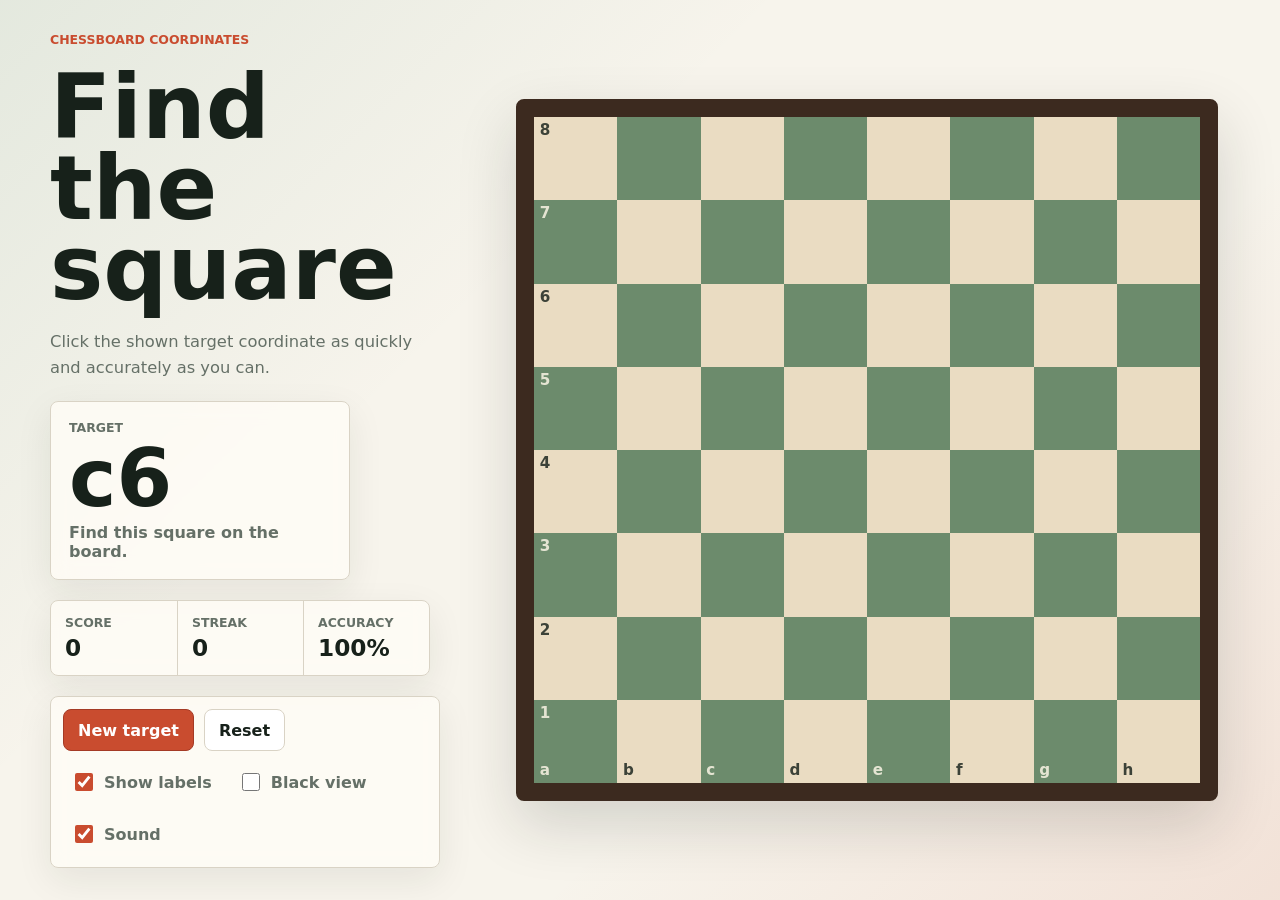
==== index.html @ 1479aac7 "V1: added coordinate learning site" ====
<!doctype html>
<html lang="en">
  <head>
    <meta charset="utf-8">
    <meta name="viewport" content="width=device-width, initial-scale=1">
    <title>Chess Coordinates Trainer</title>
    <link rel="stylesheet" href="styles.css">
  </head>
  <body>
    <main class="app-shell">
      <section class="trainer" aria-labelledby="app-title">
        <div class="lesson-panel">
          <p class="eyebrow">Chessboard Coordinates</p>
          <h1 id="app-title">Find the square</h1>
          <p class="prompt-copy">
            Click the shown target coordinate as quickly and accurately as you can.
          </p>

          <div class="target-card" aria-live="polite">
            <span class="target-label">Target</span>
            <strong id="target-square">e4</strong>
            <span id="feedback" class="feedback">Ready when you are.</span>
          </div>

          <div class="stats-grid" aria-label="Training progress">
            <div>
              <span>Score</span>
              <strong id="score">0</strong>
            </div>
            <div>
              <span>Streak</span>
              <strong id="streak">0</strong>
            </div>
            <div>
              <span>Accuracy</span>
              <strong id="accuracy">100%</strong>
            </div>
          </div>

          <div class="controls" aria-label="Trainer settings">
            <button id="new-target" type="button">New target</button>
            <button id="reset" class="secondary" type="button">Reset</button>
            <label class="toggle">
              <input id="show-labels" type="checkbox" checked>
              <span>Show labels</span>
            </label>
            <label class="toggle">
              <input id="flip-board" type="checkbox">
              <span>Black view</span>
            </label>
            <label class="toggle">
              <input id="sound-enabled" type="checkbox" checked>
              <span>Sound</span>
            </label>
          </div>
        </div>

        <div class="board-wrap" aria-label="Interactive chessboard coordinate trainer">
          <div id="board" class="board" role="grid" aria-label="Chessboard"></div>
        </div>
      </section>
    </main>

    <script src="app.js"></script>
  </body>
</html>
---- styles.css ----
:root {
  color-scheme: light;
  --ink: #17211a;
  --muted: #657067;
  --paper: #f7f4ec;
  --panel: #fffdf7;
  --line: #d9d3c5;
  --light-square: #eadcc2;
  --dark-square: #6c8b6c;
  --dark-square-hover: #5f7f61;
  --accent: #c94c2f;
  --accent-soft: #f3c6b5;
  --success: #227653;
  --error: #b53535;
  --shadow: 0 24px 60px rgba(23, 33, 26, 0.16);
}

* {
  box-sizing: border-box;
}

body {
  margin: 0;
  min-height: 100vh;
  font-family: Inter, ui-sans-serif, system-ui, -apple-system, BlinkMacSystemFont, "Segoe UI", sans-serif;
  color: var(--ink);
  background:
    linear-gradient(135deg, rgba(34, 118, 83, 0.09), transparent 36%),
    linear-gradient(315deg, rgba(201, 76, 47, 0.11), transparent 34%),
    var(--paper);
}

button,
input {
  font: inherit;
}

.app-shell {
  width: min(1180px, calc(100% - 32px));
  min-height: 100vh;
  margin: 0 auto;
  display: grid;
  align-items: center;
  padding: 32px 0;
}

.trainer {
  display: grid;
  grid-template-columns: minmax(280px, 390px) minmax(320px, 1fr);
  gap: clamp(24px, 5vw, 64px);
  align-items: center;
}

.lesson-panel {
  display: grid;
  gap: 20px;
}

.eyebrow {
  margin: 0;
  color: var(--accent);
  font-size: 0.78rem;
  font-weight: 800;
  letter-spacing: 0;
  text-transform: uppercase;
}

h1 {
  margin: 0;
  font-size: clamp(2.4rem, 7vw, 5.8rem);
  line-height: 0.9;
  letter-spacing: 0;
  max-width: 8ch;
}

.prompt-copy {
  margin: 0;
  max-width: 36ch;
  color: var(--muted);
  font-size: 1.02rem;
  line-height: 1.6;
}

.target-card,
.stats-grid,
.controls {
  border: 1px solid var(--line);
  background: rgba(255, 253, 247, 0.78);
  box-shadow: 0 12px 36px rgba(23, 33, 26, 0.08);
  backdrop-filter: blur(10px);
}

.target-card {
  display: grid;
  gap: 6px;
  width: min(100%, 300px);
  padding: 18px;
  border-radius: 8px;
}

.target-label,
.stats-grid span {
  color: var(--muted);
  font-size: 0.78rem;
  font-weight: 700;
  text-transform: uppercase;
}

#target-square {
  font-size: clamp(3rem, 8vw, 5rem);
  line-height: 0.95;
}

.feedback {
  min-height: 1.45em;
  color: var(--muted);
  font-weight: 700;
}

.feedback.correct {
  color: var(--success);
}

.feedback.wrong {
  color: var(--error);
}

.stats-grid {
  display: grid;
  grid-template-columns: repeat(3, minmax(0, 1fr));
  width: min(100%, 380px);
  border-radius: 8px;
  overflow: hidden;
}

.stats-grid div {
  display: grid;
  gap: 4px;
  padding: 14px;
}

.stats-grid div + div {
  border-left: 1px solid var(--line);
}

.stats-grid strong {
  font-size: 1.45rem;
}

.controls {
  display: flex;
  flex-wrap: wrap;
  gap: 10px;
  width: min(100%, 480px);
  padding: 12px;
  border-radius: 8px;
}

button {
  min-height: 42px;
  border: 1px solid #a43a25;
  border-radius: 8px;
  padding: 0 14px;
  color: #fff;
  background: var(--accent);
  font-weight: 800;
  cursor: pointer;
}

button:hover {
  filter: brightness(0.94);
}

button.secondary {
  color: var(--ink);
  border-color: var(--line);
  background: #ffffff;
}

.toggle {
  min-height: 42px;
  display: inline-flex;
  align-items: center;
  gap: 8px;
  padding: 0 8px;
  color: var(--muted);
  font-weight: 700;
  cursor: pointer;
}

.toggle input {
  width: 18px;
  height: 18px;
  accent-color: var(--accent);
}

.board-wrap {
  display: grid;
  place-items: center;
}

.board {
  width: min(78vh, 100%, 720px);
  aspect-ratio: 1;
  display: grid;
  grid-template-columns: repeat(8, 1fr);
  grid-template-rows: repeat(8, 1fr);
  border: clamp(8px, 1.6vw, 18px) solid #3c2a1f;
  border-radius: 8px;
  overflow: hidden;
  box-shadow: var(--shadow);
  background: #3c2a1f;
}

.square {
  position: relative;
  border: 0;
  border-radius: 0;
  padding: 0;
  color: var(--ink);
  display: grid;
  place-items: center;
  background: var(--light-square);
  cursor: pointer;
}

.square.dark {
  color: #fff8e9;
  background: var(--dark-square);
}

.square:hover,
.square:focus-visible {
  outline: 4px solid rgba(201, 76, 47, 0.72);
  outline-offset: -4px;
  z-index: 2;
}

.square.dark:hover,
.square.dark:focus-visible {
  background: var(--dark-square-hover);
}

.square.recent-correct::after,
.square.recent-wrong::after {
  content: "";
  position: absolute;
  inset: 10%;
  border: 4px solid;
  border-radius: 999px;
  pointer-events: none;
}

.square.recent-correct::after {
  border-color: var(--success);
}

.square.recent-wrong::after {
  border-color: var(--error);
}

.coord {
  position: absolute;
  left: 7%;
  bottom: 5%;
  font-size: clamp(0.62rem, 1.4vw, 0.95rem);
  font-weight: 900;
  opacity: 0.82;
  pointer-events: none;
}

.rank-label {
  top: 5%;
  bottom: auto;
}

.board.hide-labels .coord {
  opacity: 0;
}

@media (max-width: 840px) {
  .app-shell {
    align-items: start;
    padding: 22px 0 32px;
  }

  .trainer {
    grid-template-columns: 1fr;
    gap: 22px;
  }

  .lesson-panel {
    gap: 14px;
  }

  h1 {
    max-width: none;
    font-size: clamp(2.45rem, 16vw, 4.6rem);
  }

  .target-card,
  .stats-grid,
  .controls {
    width: 100%;
  }

  .board {
    width: min(100%, 680px);
  }
}

@media (max-width: 480px) {
  .app-shell {
    width: min(100% - 20px, 1180px);
  }

  .stats-grid strong {
    font-size: 1.2rem;
  }

  .stats-grid div {
    padding: 10px;
  }

  .controls {
    display: grid;
    grid-template-columns: 1fr 1fr;
  }

  .toggle {
    justify-content: center;
    grid-column: span 1;
    padding: 0 4px;
  }
}
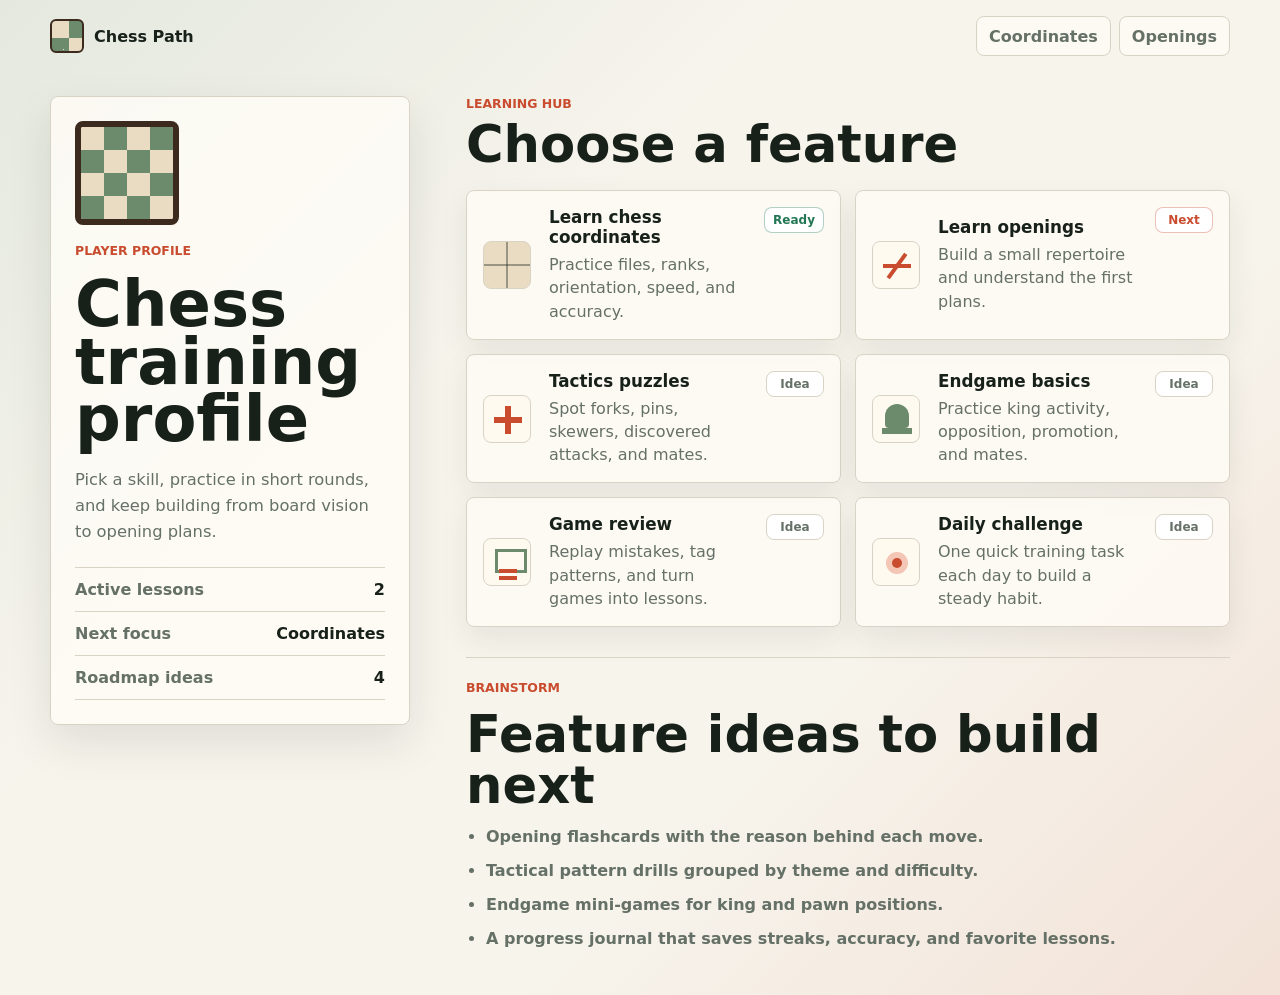
==== commit ea88ca1f: "Add profile dashboard" ====
--- a/index.html
+++ b/index.html
@@ -3,64 +3,126 @@
   <head>
     <meta charset="utf-8">
     <meta name="viewport" content="width=device-width, initial-scale=1">
-    <title>Chess Coordinates Trainer</title>
+    <title>Chess Learning Profile</title>
     <link rel="stylesheet" href="styles.css">
   </head>
   <body>
-    <main class="app-shell">
-      <section class="trainer" aria-labelledby="app-title">
-        <div class="lesson-panel">
-          <p class="eyebrow">Chessboard Coordinates</p>
-          <h1 id="app-title">Find the square</h1>
+    <header class="top-nav" aria-label="Main navigation">
+      <a class="brand" href="index.html" aria-label="Chess Path home">
+        <span class="brand-mark" aria-hidden="true"></span>
+        <span>Chess Path</span>
+      </a>
+      <nav class="nav-links" aria-label="Lessons">
+        <a href="coordinates.html">Coordinates</a>
+        <a href="openings.html">Openings</a>
+      </nav>
+    </header>
+
+    <main class="profile-shell">
+      <section class="profile-layout" aria-labelledby="profile-title">
+        <aside class="profile-panel">
+          <div class="avatar-board" aria-hidden="true">
+            <span></span><span></span><span></span><span></span>
+            <span></span><span></span><span></span><span></span>
+            <span></span><span></span><span></span><span></span>
+            <span></span><span></span><span></span><span></span>
+          </div>
+          <p class="eyebrow">Player Profile</p>
+          <h1 id="profile-title">Chess training profile</h1>
           <p class="prompt-copy">
-            Click the shown target coordinate as quickly and accurately as you can.
+            Pick a skill, practice in short rounds, and keep building from board vision to opening plans.
           </p>
 
-          <div class="target-card" aria-live="polite">
-            <span class="target-label">Target</span>
-            <strong id="target-square">e4</strong>
-            <span id="feedback" class="feedback">Ready when you are.</span>
+          <dl class="profile-stats" aria-label="Profile overview">
+            <div>
+              <dt>Active lessons</dt>
+              <dd>2</dd>
+            </div>
+            <div>
+              <dt>Next focus</dt>
+              <dd>Coordinates</dd>
+            </div>
+            <div>
+              <dt>Roadmap ideas</dt>
+              <dd>4</dd>
+            </div>
+          </dl>
+        </aside>
+
+        <section class="feature-area" aria-labelledby="feature-title">
+          <div class="section-heading">
+            <p class="eyebrow">Learning Hub</p>
+            <h2 id="feature-title">Choose a feature</h2>
           </div>
 
-          <div class="stats-grid" aria-label="Training progress">
-            <div>
-              <span>Score</span>
-              <strong id="score">0</strong>
-            </div>
-            <div>
-              <span>Streak</span>
-              <strong id="streak">0</strong>
-            </div>
-            <div>
-              <span>Accuracy</span>
-              <strong id="accuracy">100%</strong>
-            </div>
+          <div class="feature-grid">
+            <a class="feature-card ready" href="coordinates.html">
+              <span class="feature-icon grid-icon" aria-hidden="true"></span>
+              <span class="feature-copy">
+                <strong>Learn chess coordinates</strong>
+                <span>Practice files, ranks, orientation, speed, and accuracy.</span>
+              </span>
+              <span class="feature-status">Ready</span>
+            </a>
+
+            <a class="feature-card next" href="openings.html">
+              <span class="feature-icon opening-icon" aria-hidden="true"></span>
+              <span class="feature-copy">
+                <strong>Learn openings</strong>
+                <span>Build a small repertoire and understand the first plans.</span>
+              </span>
+              <span class="feature-status">Next</span>
+            </a>
+
+            <a class="feature-card idea" href="#future-features">
+              <span class="feature-icon tactics-icon" aria-hidden="true"></span>
+              <span class="feature-copy">
+                <strong>Tactics puzzles</strong>
+                <span>Spot forks, pins, skewers, discovered attacks, and mates.</span>
+              </span>
+              <span class="feature-status">Idea</span>
+            </a>
+
+            <a class="feature-card idea" href="#future-features">
+              <span class="feature-icon endgame-icon" aria-hidden="true"></span>
+              <span class="feature-copy">
+                <strong>Endgame basics</strong>
+                <span>Practice king activity, opposition, promotion, and mates.</span>
+              </span>
+              <span class="feature-status">Idea</span>
+            </a>
+
+            <a class="feature-card idea" href="#future-features">
+              <span class="feature-icon review-icon" aria-hidden="true"></span>
+              <span class="feature-copy">
+                <strong>Game review</strong>
+                <span>Replay mistakes, tag patterns, and turn games into lessons.</span>
+              </span>
+              <span class="feature-status">Idea</span>
+            </a>
+
+            <a class="feature-card idea" href="#future-features">
+              <span class="feature-icon challenge-icon" aria-hidden="true"></span>
+              <span class="feature-copy">
+                <strong>Daily challenge</strong>
+                <span>One quick training task each day to build a steady habit.</span>
+              </span>
+              <span class="feature-status">Idea</span>
+            </a>
           </div>
 
-          <div class="controls" aria-label="Trainer settings">
-            <button id="new-target" type="button">New target</button>
-            <button id="reset" class="secondary" type="button">Reset</button>
-            <label class="toggle">
-              <input id="show-labels" type="checkbox" checked>
-              <span>Show labels</span>
-            </label>
-            <label class="toggle">
-              <input id="flip-board" type="checkbox">
-              <span>Black view</span>
-            </label>
-            <label class="toggle">
-              <input id="sound-enabled" type="checkbox" checked>
-              <span>Sound</span>
-            </label>
-          </div>
-        </div>
-
-        <div class="board-wrap" aria-label="Interactive chessboard coordinate trainer">
-          <div id="board" class="board" role="grid" aria-label="Chessboard"></div>
-        </div>
+          <section id="future-features" class="future-panel" aria-labelledby="future-title">
+            <p class="eyebrow">Brainstorm</p>
+            <h2 id="future-title">Feature ideas to build next</h2>
+            <ul class="idea-list">
+              <li>Opening flashcards with the reason behind each move.</li>
+              <li>Tactical pattern drills grouped by theme and difficulty.</li>
+              <li>Endgame mini-games for king and pawn positions.</li>
+              <li>A progress journal that saves streaks, accuracy, and favorite lessons.</li>
+            </ul>
+          </section>
+        </section>
       </section>
     </main>
-
-    <script src="app.js"></script>
   </body>
 </html>
--- a/styles.css
+++ b/styles.css
@@ -19,6 +19,11 @@
   box-sizing: border-box;
 }
 
+a {
+  color: inherit;
+  text-decoration: none;
+}
+
 body {
   margin: 0;
   min-height: 100vh;
@@ -30,6 +35,65 @@
     var(--paper);
 }
 
+.top-nav {
+  width: min(1180px, calc(100% - 32px));
+  min-height: 72px;
+  margin: 0 auto;
+  display: flex;
+  align-items: center;
+  justify-content: space-between;
+  gap: 16px;
+}
+
+.brand,
+.nav-links a {
+  min-height: 40px;
+  display: inline-flex;
+  align-items: center;
+  border-radius: 8px;
+  font-weight: 900;
+}
+
+.brand {
+  gap: 10px;
+}
+
+.brand-mark {
+  width: 34px;
+  height: 34px;
+  border: 2px solid #3c2a1f;
+  border-radius: 6px;
+  background:
+    linear-gradient(45deg, var(--dark-square) 25%, transparent 25%),
+    linear-gradient(-45deg, var(--dark-square) 25%, transparent 25%),
+    linear-gradient(45deg, transparent 75%, var(--dark-square) 75%),
+    linear-gradient(-45deg, transparent 75%, var(--dark-square) 75%),
+    var(--light-square);
+  background-position: 0 0, 0 17px, 17px -17px, -17px 0;
+  background-size: 34px 34px;
+}
+
+.nav-links {
+  display: flex;
+  flex-wrap: wrap;
+  justify-content: flex-end;
+  gap: 8px;
+}
+
+.nav-links a {
+  padding: 0 12px;
+  border: 1px solid var(--line);
+  color: var(--muted);
+  background: rgba(255, 253, 247, 0.74);
+}
+
+.nav-links a:hover,
+.nav-links a:focus-visible {
+  color: var(--ink);
+  border-color: var(--accent);
+  outline: none;
+}
+
 button,
 input {
   font: inherit;
@@ -42,6 +106,381 @@
   display: grid;
   align-items: center;
   padding: 32px 0;
+}
+
+.has-nav .app-shell {
+  min-height: calc(100vh - 72px);
+  padding-top: 16px;
+}
+
+.profile-shell,
+.detail-shell {
+  width: min(1180px, calc(100% - 32px));
+  margin: 0 auto;
+}
+
+.profile-shell {
+  min-height: calc(100vh - 72px);
+  display: grid;
+  align-items: center;
+  padding: 24px 0 44px;
+}
+
+.profile-layout {
+  display: grid;
+  grid-template-columns: minmax(280px, 360px) minmax(0, 1fr);
+  gap: clamp(24px, 5vw, 56px);
+  align-items: start;
+}
+
+.profile-panel {
+  display: grid;
+  gap: 18px;
+  padding: 24px;
+  border: 1px solid var(--line);
+  border-radius: 8px;
+  background: rgba(255, 253, 247, 0.82);
+  box-shadow: 0 18px 44px rgba(23, 33, 26, 0.1);
+}
+
+.avatar-board {
+  width: 104px;
+  aspect-ratio: 1;
+  display: grid;
+  grid-template-columns: repeat(4, 1fr);
+  border: 6px solid #3c2a1f;
+  border-radius: 8px;
+  overflow: hidden;
+}
+
+.avatar-board span {
+  background: var(--light-square);
+}
+
+.avatar-board span:nth-child(5),
+.avatar-board span:nth-child(7),
+.avatar-board span:nth-child(10),
+.avatar-board span:nth-child(12),
+.avatar-board span:nth-child(2),
+.avatar-board span:nth-child(4),
+.avatar-board span:nth-child(13),
+.avatar-board span:nth-child(15) {
+  background: var(--dark-square);
+}
+
+.profile-panel h1 {
+  max-width: none;
+  font-size: clamp(2.2rem, 5vw, 4.6rem);
+}
+
+.profile-stats {
+  display: grid;
+  gap: 0;
+  margin: 4px 0 0;
+  border-top: 1px solid var(--line);
+}
+
+.profile-stats div {
+  display: flex;
+  justify-content: space-between;
+  gap: 14px;
+  padding: 12px 0;
+  border-bottom: 1px solid var(--line);
+}
+
+.profile-stats dt {
+  color: var(--muted);
+  font-weight: 800;
+}
+
+.profile-stats dd {
+  margin: 0;
+  font-weight: 900;
+  text-align: right;
+}
+
+.feature-area {
+  display: grid;
+  gap: 20px;
+}
+
+.section-heading {
+  display: grid;
+  gap: 8px;
+}
+
+.section-heading h2,
+.future-panel h2,
+.roadmap-panel h2 {
+  margin: 0;
+  font-size: clamp(1.8rem, 4vw, 3.2rem);
+  line-height: 1;
+}
+
+.feature-grid {
+  display: grid;
+  grid-template-columns: repeat(2, minmax(0, 1fr));
+  gap: 14px;
+}
+
+.feature-card {
+  min-height: 118px;
+  display: grid;
+  grid-template-columns: 52px minmax(0, 1fr) auto;
+  gap: 14px;
+  align-items: center;
+  padding: 16px;
+  border: 1px solid var(--line);
+  border-radius: 8px;
+  background: rgba(255, 253, 247, 0.78);
+  box-shadow: 0 12px 30px rgba(23, 33, 26, 0.08);
+}
+
+.feature-card:hover,
+.feature-card:focus-visible {
+  transform: translateY(-2px);
+  border-color: var(--accent);
+  outline: none;
+}
+
+.feature-icon {
+  position: relative;
+  width: 48px;
+  height: 48px;
+  border: 1px solid var(--line);
+  border-radius: 8px;
+  background: #fffaf0;
+  overflow: hidden;
+}
+
+.grid-icon {
+  background:
+    linear-gradient(90deg, transparent 47%, rgba(23, 33, 26, 0.38) 48%, rgba(23, 33, 26, 0.38) 52%, transparent 53%),
+    linear-gradient(0deg, transparent 47%, rgba(23, 33, 26, 0.38) 48%, rgba(23, 33, 26, 0.38) 52%, transparent 53%),
+    var(--light-square);
+}
+
+.opening-icon::before,
+.opening-icon::after,
+.tactics-icon::before,
+.tactics-icon::after,
+.endgame-icon::before,
+.endgame-icon::after,
+.review-icon::before,
+.review-icon::after,
+.challenge-icon::before,
+.challenge-icon::after {
+  content: "";
+  position: absolute;
+  background: var(--accent);
+}
+
+.opening-icon::before {
+  width: 28px;
+  height: 4px;
+  left: 10px;
+  top: 22px;
+}
+
+.opening-icon::after {
+  width: 4px;
+  height: 30px;
+  left: 22px;
+  top: 9px;
+  transform: rotate(36deg);
+}
+
+.tactics-icon::before {
+  width: 28px;
+  height: 6px;
+  left: 10px;
+  top: 21px;
+}
+
+.tactics-icon::after {
+  width: 6px;
+  height: 28px;
+  left: 21px;
+  top: 10px;
+}
+
+.endgame-icon::before {
+  width: 24px;
+  height: 24px;
+  left: 12px;
+  top: 8px;
+  border-radius: 50% 50% 4px 4px;
+  background: var(--dark-square);
+}
+
+.endgame-icon::after {
+  width: 30px;
+  height: 6px;
+  left: 9px;
+  bottom: 8px;
+  background: var(--dark-square);
+}
+
+.review-icon::before {
+  width: 26px;
+  height: 18px;
+  left: 11px;
+  top: 10px;
+  border: 3px solid var(--dark-square);
+  background: transparent;
+}
+
+.review-icon::after {
+  width: 18px;
+  height: 4px;
+  left: 15px;
+  bottom: 12px;
+  box-shadow: 0 7px 0 var(--accent);
+}
+
+.challenge-icon::before {
+  width: 22px;
+  height: 22px;
+  left: 13px;
+  top: 13px;
+  border-radius: 50%;
+  background: var(--accent-soft);
+}
+
+.challenge-icon::after {
+  width: 10px;
+  height: 10px;
+  left: 19px;
+  top: 19px;
+  border-radius: 50%;
+}
+
+.feature-copy {
+  display: grid;
+  gap: 6px;
+  min-width: 0;
+}
+
+.feature-copy strong {
+  font-size: 1.05rem;
+}
+
+.feature-copy span {
+  color: var(--muted);
+  line-height: 1.45;
+}
+
+.feature-status {
+  align-self: start;
+  min-width: 58px;
+  padding: 5px 8px;
+  border: 1px solid var(--line);
+  border-radius: 8px;
+  color: var(--muted);
+  background: #ffffff;
+  font-size: 0.75rem;
+  font-weight: 900;
+  text-align: center;
+}
+
+.feature-card.ready .feature-status {
+  color: var(--success);
+  border-color: rgba(34, 118, 83, 0.35);
+}
+
+.feature-card.next .feature-status {
+  color: var(--accent);
+  border-color: rgba(201, 76, 47, 0.35);
+}
+
+.future-panel,
+.roadmap-panel {
+  display: grid;
+  gap: 14px;
+  margin-top: 10px;
+  padding-top: 22px;
+  border-top: 1px solid var(--line);
+}
+
+.idea-list {
+  display: grid;
+  gap: 10px;
+  margin: 0;
+  padding-left: 20px;
+  color: var(--muted);
+  line-height: 1.5;
+  font-weight: 700;
+}
+
+.detail-shell {
+  display: grid;
+  gap: 34px;
+  padding: 42px 0 52px;
+}
+
+.detail-hero {
+  display: grid;
+  gap: 18px;
+  max-width: 720px;
+}
+
+.detail-hero h1 {
+  max-width: none;
+}
+
+.page-actions {
+  display: flex;
+  flex-wrap: wrap;
+  gap: 10px;
+}
+
+.primary-link,
+.secondary-link {
+  min-height: 42px;
+  display: inline-flex;
+  align-items: center;
+  border-radius: 8px;
+  padding: 0 14px;
+  font-weight: 900;
+}
+
+.primary-link {
+  color: #fff;
+  background: var(--accent);
+  border: 1px solid #a43a25;
+}
+
+.secondary-link {
+  color: var(--ink);
+  background: #ffffff;
+  border: 1px solid var(--line);
+}
+
+.roadmap-grid {
+  display: grid;
+  grid-template-columns: repeat(4, minmax(0, 1fr));
+  gap: 14px;
+}
+
+.roadmap-grid article {
+  min-height: 142px;
+  display: grid;
+  gap: 10px;
+  align-content: start;
+  padding: 16px;
+  border: 1px solid var(--line);
+  border-radius: 8px;
+  background: rgba(255, 253, 247, 0.78);
+}
+
+.roadmap-grid strong {
+  font-size: 1.04rem;
+}
+
+.roadmap-grid span {
+  color: var(--muted);
+  line-height: 1.45;
+  font-weight: 700;
 }
 
 .trainer {
@@ -279,6 +718,41 @@
 }
 
 @media (max-width: 840px) {
+  .top-nav {
+    min-height: auto;
+    align-items: flex-start;
+    padding: 16px 0 0;
+  }
+
+  .profile-shell,
+  .detail-shell {
+    width: min(100% - 20px, 1180px);
+  }
+
+  .profile-shell {
+    align-items: start;
+    padding-top: 22px;
+  }
+
+  .profile-layout,
+  .feature-grid,
+  .roadmap-grid {
+    grid-template-columns: 1fr;
+  }
+
+  .profile-panel {
+    padding: 18px;
+  }
+
+  .feature-card {
+    grid-template-columns: 48px minmax(0, 1fr);
+  }
+
+  .feature-status {
+    grid-column: 2;
+    justify-self: start;
+  }
+
   .app-shell {
     align-items: start;
     padding: 22px 0 32px;
@@ -310,8 +784,33 @@
 }
 
 @media (max-width: 480px) {
+  .top-nav {
+    width: min(100% - 20px, 1180px);
+    display: grid;
+    gap: 12px;
+  }
+
+  .nav-links {
+    justify-content: stretch;
+  }
+
+  .nav-links a {
+    flex: 1;
+    justify-content: center;
+  }
+
   .app-shell {
     width: min(100% - 20px, 1180px);
+  }
+
+  .profile-panel h1,
+  .detail-hero h1 {
+    font-size: clamp(2.4rem, 15vw, 4rem);
+  }
+
+  .feature-card {
+    min-height: 126px;
+    padding: 14px;
   }
 
   .stats-grid strong {
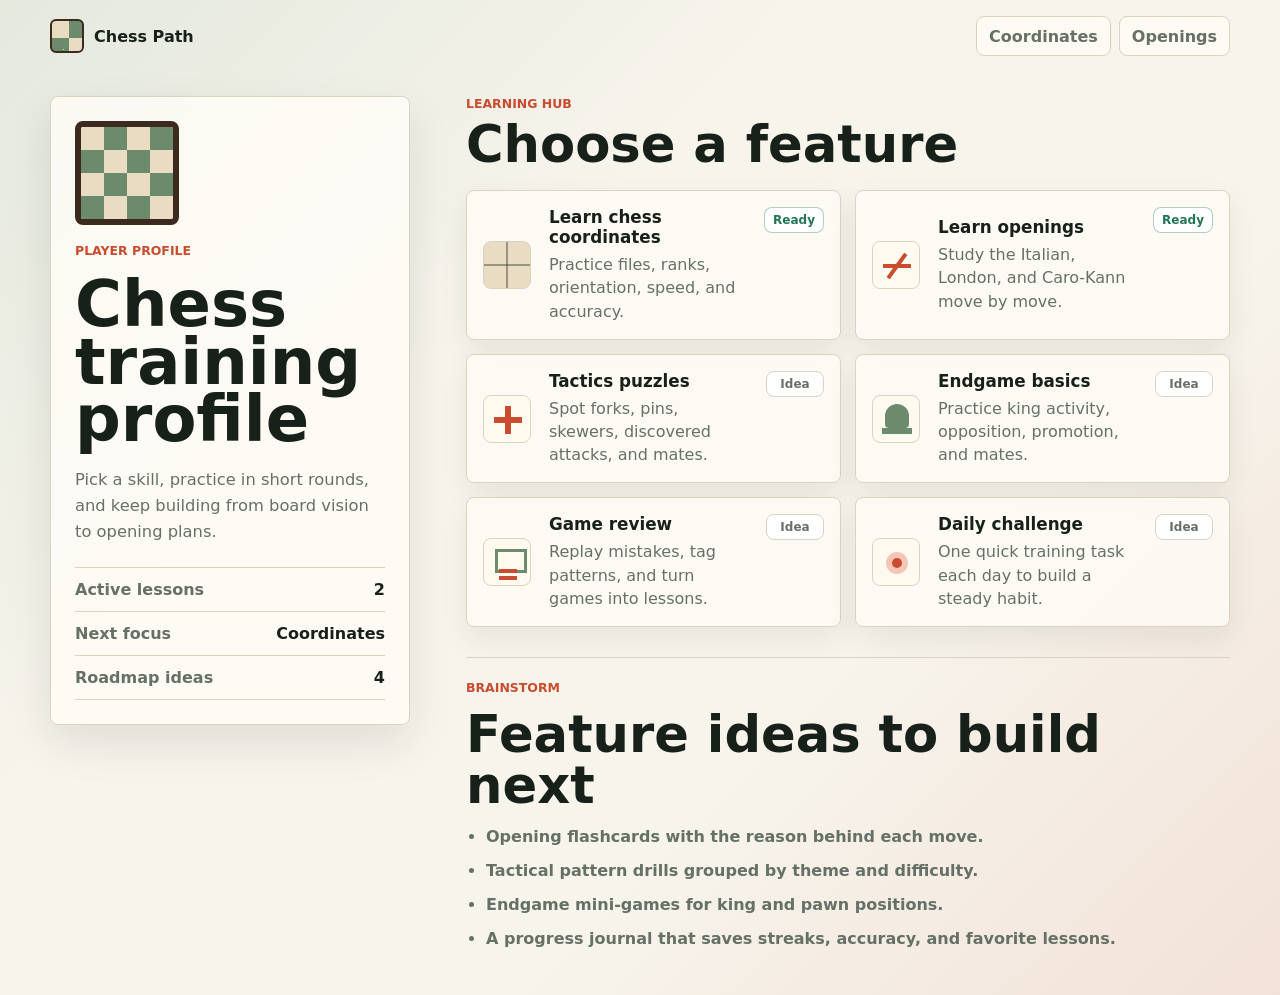
==== commit d513f64c: "add 3 openings" ====
--- a/index.html
+++ b/index.html
@@ -65,13 +65,13 @@
               <span class="feature-status">Ready</span>
             </a>
 
-            <a class="feature-card next" href="openings.html">
+            <a class="feature-card ready" href="openings.html">
               <span class="feature-icon opening-icon" aria-hidden="true"></span>
               <span class="feature-copy">
                 <strong>Learn openings</strong>
-                <span>Build a small repertoire and understand the first plans.</span>
+                <span>Study the Italian, London, and Caro-Kann move by move.</span>
               </span>
-              <span class="feature-status">Next</span>
+              <span class="feature-status">Ready</span>
             </a>
 
             <a class="feature-card idea" href="#future-features">
--- a/styles.css
+++ b/styles.css
@@ -418,6 +418,265 @@
   padding: 42px 0 52px;
 }
 
+.opening-shell {
+  width: min(1180px, calc(100% - 32px));
+  margin: 0 auto;
+  padding: 26px 0 52px;
+}
+
+.opening-hero {
+  display: flex;
+  align-items: end;
+  justify-content: space-between;
+  gap: 24px;
+  margin-bottom: 28px;
+}
+
+.opening-hero h1 {
+  max-width: none;
+}
+
+.opening-lab {
+  display: grid;
+  grid-template-columns: minmax(280px, 360px) minmax(0, 1fr);
+  gap: clamp(24px, 4vw, 44px);
+  align-items: start;
+}
+
+.opening-sidebar,
+.opening-board-panel {
+  border: 1px solid var(--line);
+  border-radius: 8px;
+  background: rgba(255, 253, 247, 0.82);
+  box-shadow: 0 18px 44px rgba(23, 33, 26, 0.1);
+}
+
+.opening-sidebar {
+  display: grid;
+  gap: 16px;
+  padding: 16px;
+}
+
+.opening-tabs {
+  display: grid;
+  grid-template-columns: 1fr;
+  gap: 8px;
+}
+
+.opening-tab,
+.move-step {
+  min-height: 42px;
+  border: 1px solid var(--line);
+  color: var(--ink);
+  background: #ffffff;
+}
+
+.opening-tab {
+  justify-content: start;
+  text-align: left;
+}
+
+.opening-tab[aria-pressed="true"],
+.move-step[aria-current="step"] {
+  color: #ffffff;
+  border-color: #a43a25;
+  background: var(--accent);
+}
+
+.opening-explainer {
+  display: grid;
+  gap: 10px;
+  padding: 18px;
+  border: 1px solid var(--line);
+  border-radius: 8px;
+  background: #ffffff;
+}
+
+#opening-move {
+  font-size: clamp(2.1rem, 5vw, 3.8rem);
+  line-height: 0.95;
+}
+
+.opening-explainer h2 {
+  margin: 0;
+  font-size: 1.35rem;
+  line-height: 1.12;
+}
+
+.opening-explainer p {
+  margin: 0;
+  color: var(--muted);
+  line-height: 1.5;
+  font-weight: 700;
+}
+
+.opening-explainer .motivation {
+  padding-top: 10px;
+  border-top: 1px solid var(--line);
+  color: var(--ink);
+}
+
+.opening-controls {
+  display: grid;
+  grid-template-columns: 1fr 1fr;
+  gap: 10px;
+}
+
+button:disabled {
+  opacity: 0.45;
+  cursor: not-allowed;
+  filter: none;
+}
+
+.opening-board-panel {
+  display: grid;
+  gap: 16px;
+  padding: 18px;
+}
+
+.opening-heading {
+  display: grid;
+  grid-template-columns: minmax(0, 0.8fr) minmax(220px, 1fr);
+  gap: 18px;
+  align-items: end;
+}
+
+.opening-heading h2 {
+  margin: 0;
+  font-size: clamp(1.8rem, 4vw, 3.4rem);
+  line-height: 1;
+}
+
+.opening-heading p {
+  margin: 0;
+}
+
+#opening-summary {
+  color: var(--muted);
+  line-height: 1.5;
+  font-weight: 700;
+}
+
+.opening-board-wrap {
+  position: relative;
+  width: min(70vh, 100%, 640px);
+  aspect-ratio: 1;
+  justify-self: center;
+}
+
+.opening-board {
+  width: 100%;
+  height: 100%;
+  display: grid;
+  grid-template-columns: repeat(8, 1fr);
+  grid-template-rows: repeat(8, 1fr);
+  border: clamp(8px, 1.4vw, 16px) solid #3c2a1f;
+  border-radius: 8px;
+  overflow: hidden;
+  background: #3c2a1f;
+  box-shadow: var(--shadow);
+}
+
+.opening-square {
+  position: relative;
+  display: grid;
+  place-items: center;
+  background: var(--light-square);
+}
+
+.opening-square.dark {
+  color: #fff8e9;
+  background: var(--dark-square);
+}
+
+.opening-square.is-highlighted::after {
+  content: "";
+  position: absolute;
+  inset: 8%;
+  border: 4px solid rgba(201, 76, 47, 0.75);
+  border-radius: 8px;
+  pointer-events: none;
+}
+
+.opening-piece {
+  width: 64%;
+  aspect-ratio: 1;
+  display: grid;
+  place-items: center;
+  border: 2px solid rgba(23, 33, 26, 0.3);
+  border-radius: 50%;
+  font-size: clamp(1.1rem, 4vw, 2.25rem);
+  font-weight: 900;
+  line-height: 1;
+  box-shadow: 0 8px 16px rgba(23, 33, 26, 0.16);
+  z-index: 1;
+}
+
+.opening-piece.white {
+  color: var(--ink);
+  background: #fffaf0;
+}
+
+.opening-piece.black {
+  color: #fffaf0;
+  background: #28362b;
+}
+
+.opening-arrows {
+  position: absolute;
+  inset: clamp(8px, 1.4vw, 16px);
+  width: calc(100% - clamp(16px, 2.8vw, 32px));
+  height: calc(100% - clamp(16px, 2.8vw, 32px));
+  pointer-events: none;
+  overflow: visible;
+}
+
+.opening-arrow {
+  stroke-width: 2.8;
+  stroke-linecap: round;
+  opacity: 0.92;
+}
+
+.opening-arrow.move {
+  stroke: var(--accent);
+}
+
+.opening-arrow.idea {
+  stroke: #3669a7;
+  stroke-dasharray: 3 2;
+}
+
+.opening-arrow.pressure {
+  stroke: #9d3030;
+}
+
+.opening-arrow.defense {
+  stroke: var(--success);
+  stroke-dasharray: 4 2;
+}
+
+#arrow-move path {
+  fill: var(--accent);
+}
+
+#arrow-idea path {
+  fill: #3669a7;
+}
+
+#arrow-pressure path {
+  fill: #9d3030;
+}
+
+#arrow-defense path {
+  fill: var(--success);
+}
+
+.move-list {
+  display: grid;
+  grid-template-columns: repeat(auto-fit, minmax(82px, 1fr));
+  gap: 8px;
+}
+
 .detail-hero {
   display: grid;
   gap: 18px;
@@ -725,7 +984,8 @@
   }
 
   .profile-shell,
-  .detail-shell {
+  .detail-shell,
+  .opening-shell {
     width: min(100% - 20px, 1180px);
   }
 
@@ -736,8 +996,19 @@
 
   .profile-layout,
   .feature-grid,
-  .roadmap-grid {
+  .roadmap-grid,
+  .opening-lab,
+  .opening-heading {
     grid-template-columns: 1fr;
+  }
+
+  .opening-hero {
+    display: grid;
+    align-items: start;
+  }
+
+  .opening-board-wrap {
+    width: min(100%, 640px);
   }
 
   .profile-panel {
@@ -808,6 +1079,10 @@
     font-size: clamp(2.4rem, 15vw, 4rem);
   }
 
+  .opening-hero h1 {
+    font-size: clamp(2.4rem, 15vw, 4rem);
+  }
+
   .feature-card {
     min-height: 126px;
     padding: 14px;
